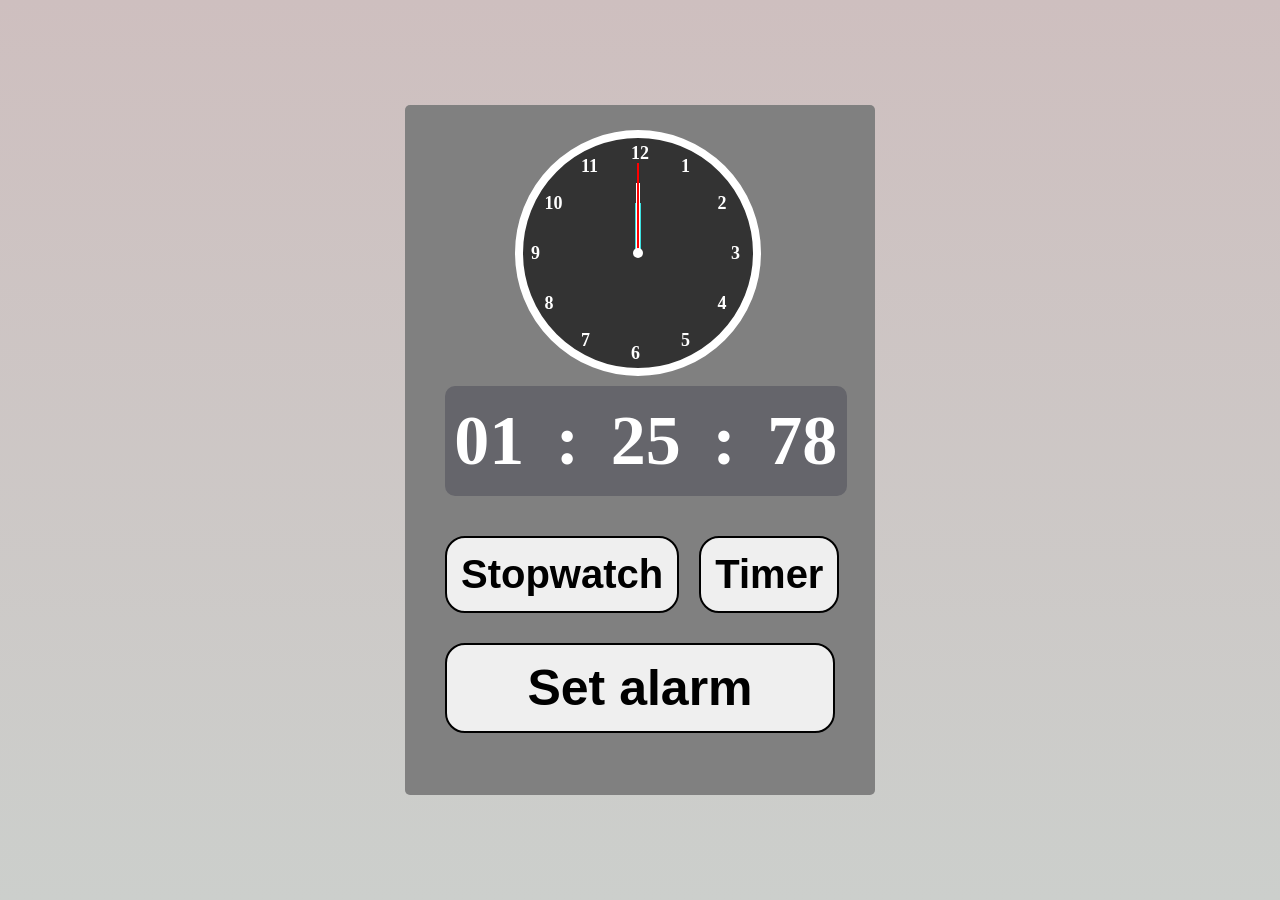
==== Clock.html @ 06505805 "css-styling" ====
<!DOCTYPE html>
<html lang="en">
<head>
    <meta charset="UTF-8">
    <meta name="viewport" content="width=device-width, initial-scale=1.0">
    <title>Document</title>
    <link rel="stylesheet" href="Clock.css">
        </head>
<body>
    <div class="Hero">
        <div class="main">
            <div class="Clock">
                <div class="hand hour" id="hour-hand"></div>
                <div class="hand minute" id="minute-hand"></div>
                <div class="hand second" id="second-hand"></div>
                <div class="center-dot"></div>
                <div class="numbers">
                <div class="number" style="--i:1">1</div>
                    <div class="number" style="--i:2">2</div>
                    <div class="number" style="--i:3">3</div>
                    <div class="number" style="--i:4">4</div>
                    <div class="number" style="--i:5">5</div>
                    <div class="number" style="--i:6">6</div>
                    <div class="number" style="--i:7">7</div>
                    <div class="number" style="--i:8">8</div>
                    <div class="number" style="--i:9">9</div>
                    <div class="number" style="--i:10">10</div>
                    <div class="number" style="--i:11">11</div>
                    <div class="number" style="--i:12">12</div>
                </div>

            </div>
            <div class="Time">
                <span>01</span>
                <span>:</span>
                <span>25</span>
                <span>:</span>
                <span>78</span>
            </div>
            <div class="StopTimer">
                <button class="buttonSt">Stopwatch</button>
                <button class="buttonSt">Timer</button>
            </div>
            <div class="Alarm">
                <button class="alarmButton">Set alarm</button>
            </div>
        </div>
    </div>    
</body>
</html>
---- Clock.css ----
* {
  margin: 0;
  padding: 0;
  
}
.Hero{
    width: 100vw;
    height: 100vh;
    background: linear-gradient(rgb(206, 191, 191),rgb(204, 207, 204));
    display: flex;
    align-items: center;
    justify-content: center;
}
.main{
    background-color: gray;
    width: 450px;
    height: 670px;
    padding: 10px;
    border-radius: 5px;
}
.Clock{
    height: 230px;
    width: 230px;
    position: relative;
    border: 8px solid white;
    border-radius: 50%;
    background: #333;
    margin-left: 100px;
    margin-top: 15px;
}
.numbers {
  position: absolute;
  margin-top: 24px;
  margin-left: 16px;
  width: 80%;
  height: 70%;
}

.number {
  position: absolute;
  top: 50%;
  left: 50%;
  transform: rotate(calc(30deg * var(--i)))
             translateY(-100px)
             rotate(calc(-30deg * var(--i)));
  color: white;
  font-size: 18px;
  font-weight: bold;
}   
.hand {
      position: absolute;
      background-color: white;
      top: 50%;
      left: 50%;
      transform-origin: bottom center;
      transform: translateX(-50%) translateY(-100%) rotate(0deg);
    }
.hour {
      width: 6px;
      height: 50px;
      background-color: #3ce1e1;
    }

.minute {
      width: 4px;
      height: 70px;
      background-color: #ffffff;
    }

.second {
      width: 2px;
      height: 90px;
      background-color: red;
    }

    .center-dot {
      width: 10px;
      height: 10px;
      background: white;
      border-radius: 50%;
      position: absolute;
      top: 50%;
      left: 50%;
      transform: translate(-50%, -50%);
      z-index: 10;
    }
.Time{
    background-color: rgb(101, 101, 107);
    border-radius: 10px;
    width: 87%;
    margin-left: 30px;
    height: 110px;
    display: flex;
    align-items: center;
    justify-content: center;
    margin-top: 10px;
    padding-left: 5px;
    padding-right: 5px;
}
.Time span{
  font-weight: bold;
  width: 80px;
  text-align: center;
  font-size: 70px;
  color: white;
}
.StopTimer{
    margin-left: 30px;
    margin-top: 40px;
    display: flex;
    gap: 20px;
}
.buttonSt{
    border: 2px black solid;
    padding: 14px;
    font-size: 40px;
    border-radius: 20px;
    font-weight: bold;
    cursor: pointer;
}
.Alarm{
    width: 100%;
    height: 100px;
    display: flex;
    justify-content: center;
    margin-top: 30px;
}
.alarmButton{
    border: 2px black solid;
    font-size: 50px;
    font-weight: bold;
    border-radius: 20px;
    height: 90px;
    width: 390px;
    cursor: pointer;
}
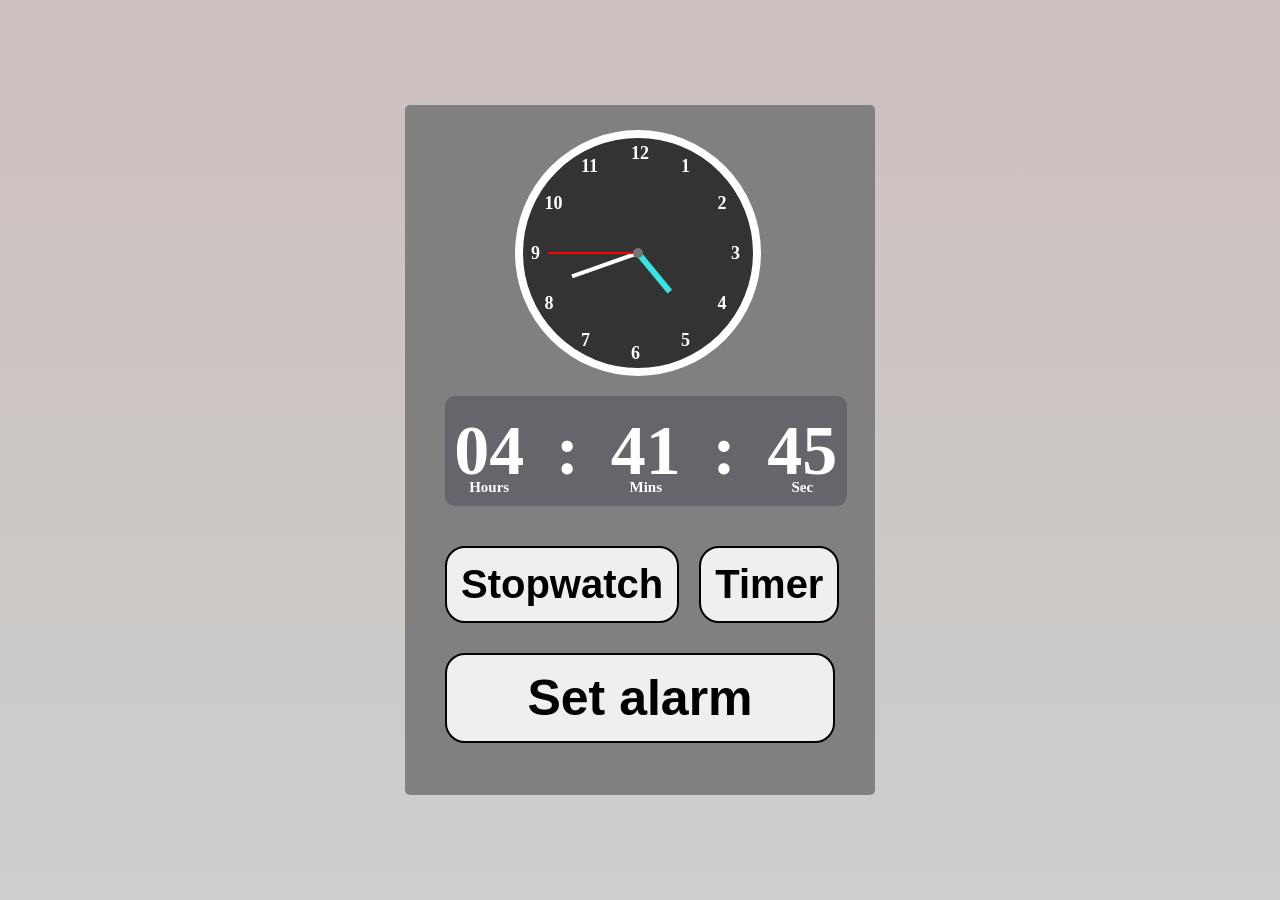
==== commit fa32e182: "analog&digital-clock" ====
--- a/Clock.html
+++ b/Clock.html
@@ -5,7 +5,7 @@
     <meta name="viewport" content="width=device-width, initial-scale=1.0">
     <title>Document</title>
     <link rel="stylesheet" href="Clock.css">
-        </head>
+</head>
 <body>
     <div class="Hero">
         <div class="main">
@@ -31,11 +31,11 @@
 
             </div>
             <div class="Time">
-                <span>01</span>
+                <span id="hrs">01</span>
                 <span>:</span>
-                <span>25</span>
+                <span id="min">25</span>
                 <span>:</span>
-                <span>78</span>
+                <span id="sec">78</span>
             </div>
             <div class="StopTimer">
                 <button class="buttonSt">Stopwatch</button>
@@ -46,5 +46,6 @@
             </div>
         </div>
     </div>    
+ <script src="Clock.js"></script>
 </body>
 </html>
--- a/Clock.css
+++ b/Clock.css
@@ -76,7 +76,7 @@
     .center-dot {
       width: 10px;
       height: 10px;
-      background: white;
+      background: rgb(117, 117, 117);
       border-radius: 50%;
       position: absolute;
       top: 50%;
@@ -93,16 +93,35 @@
     display: flex;
     align-items: center;
     justify-content: center;
-    margin-top: 10px;
+    margin-top: 20px;
     padding-left: 5px;
     padding-right: 5px;
 }
+
 .Time span{
   font-weight: bold;
   width: 80px;
   text-align: center;
   font-size: 70px;
   color: white;
+  position: relative;
+  
+}
+.Time span::after{
+    font-size: 15px;
+    position: absolute;
+    bottom: -5px;
+    left: 50%;
+    transform: translateX(-50%);
+}
+#hrs::after{
+    content: 'Hours';
+}
+#min::after{
+    content: 'Mins';
+}
+#sec::after{
+    content: 'Sec';
 }
 .StopTimer{
     margin-left: 30px;
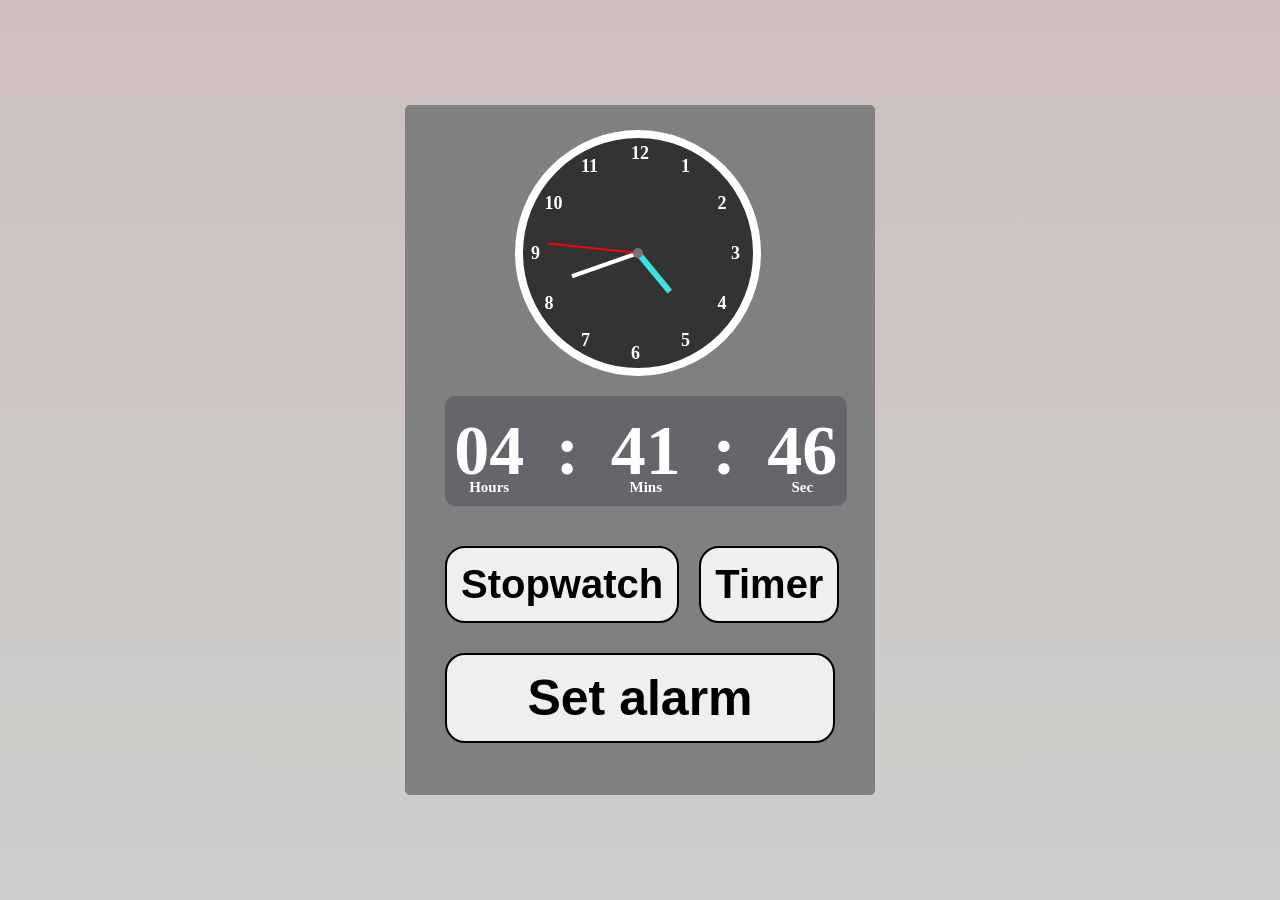
==== commit b4cc3fa6: "Timer-Done" ====
--- a/Clock.html
+++ b/Clock.html
@@ -38,13 +38,15 @@
                 <span id="sec">78</span>
             </div>
             <div class="StopTimer">
-                <button class="buttonSt">Stopwatch</button>
-                <button class="buttonSt">Timer</button>
+                <button class="buttonSt" id="stopwatchbtn">Stopwatch</button>
+                <button class="buttonSt" id="timerbtn">Timer</button>
             </div>
             <div class="Alarm">
                 <button class="alarmButton">Set alarm</button>
             </div>
+
         </div>
+        <div id="timerContainer" style="display: none;"></div>
     </div>    
  <script src="Clock.js"></script>
 </body>
--- a/Clock.css
+++ b/Clock.css
@@ -136,6 +136,18 @@
     border-radius: 20px;
     font-weight: bold;
     cursor: pointer;
+    transition: all 0.3s ease;
+}
+.buttonSt:hover,.alarmButton:hover {
+  background-color: black;
+  color: white;
+  transform: scale(1.05);
+}
+
+/* Active (when clicked) effect */
+.buttonSt:active,.alarmButton:active {
+  transform: scale(0.95);
+  background-color: #444;
 }
 .Alarm{
     width: 100%;
@@ -143,6 +155,7 @@
     display: flex;
     justify-content: center;
     margin-top: 30px;
+
 }
 .alarmButton{
     border: 2px black solid;
@@ -152,4 +165,72 @@
     height: 90px;
     width: 390px;
     cursor: pointer;
-}+    transition: all 0.3s ease;
+
+}
+/* Timer css */
+.blue{
+    width: 450px;
+    height: 670px;
+    padding: 10px;
+    border-radius: 5px;
+    background-color: rgb(143, 143, 146);
+    
+    }
+    .timerdiv{
+      background-color: rgb(84, 82, 82);
+      display: flex;
+      align-items: center;
+      justify-content: center;
+      height: 50px;
+      font-size: 37px;
+      
+      padding: 10px;
+      border-radius: 10px;
+    }
+    .inputbox{
+      padding: 15px;
+      font-size: 25px;
+      border: none;
+      border-radius: 20px;
+      background-color: rgb(205, 200, 200);
+      margin-left: 15px;
+    }
+    .timerBelow{
+      display: flex;
+      flex-direction: column;
+      justify-content: center;
+      align-items: center;
+      gap: 30px;
+      background-color: rgb(102, 103, 102);
+      padding: 15px;
+    }
+    .startcss{
+      padding: 18px;
+      font-weight: bold;
+      font-size: 30px;
+      border-radius: 5px;
+      border: none;
+      transition: background-color 0.3s ease, transform 0.1s ease;
+      cursor: pointer;
+    }
+    .startcss:hover {
+  background-color: #302f2f; 
+  color: white;
+}
+
+.startcss:active {
+  background-color: #0a0a0a; 
+  transform: scale(0.97);   
+}
+
+    .closeTimer{
+      border: none;
+      width: 25px;
+      height: 25px;
+      font-weight: bold;
+    }
+    .closeTimer:hover{
+      cursor: pointer;
+      background-color: rgb(148, 39, 39);
+    }
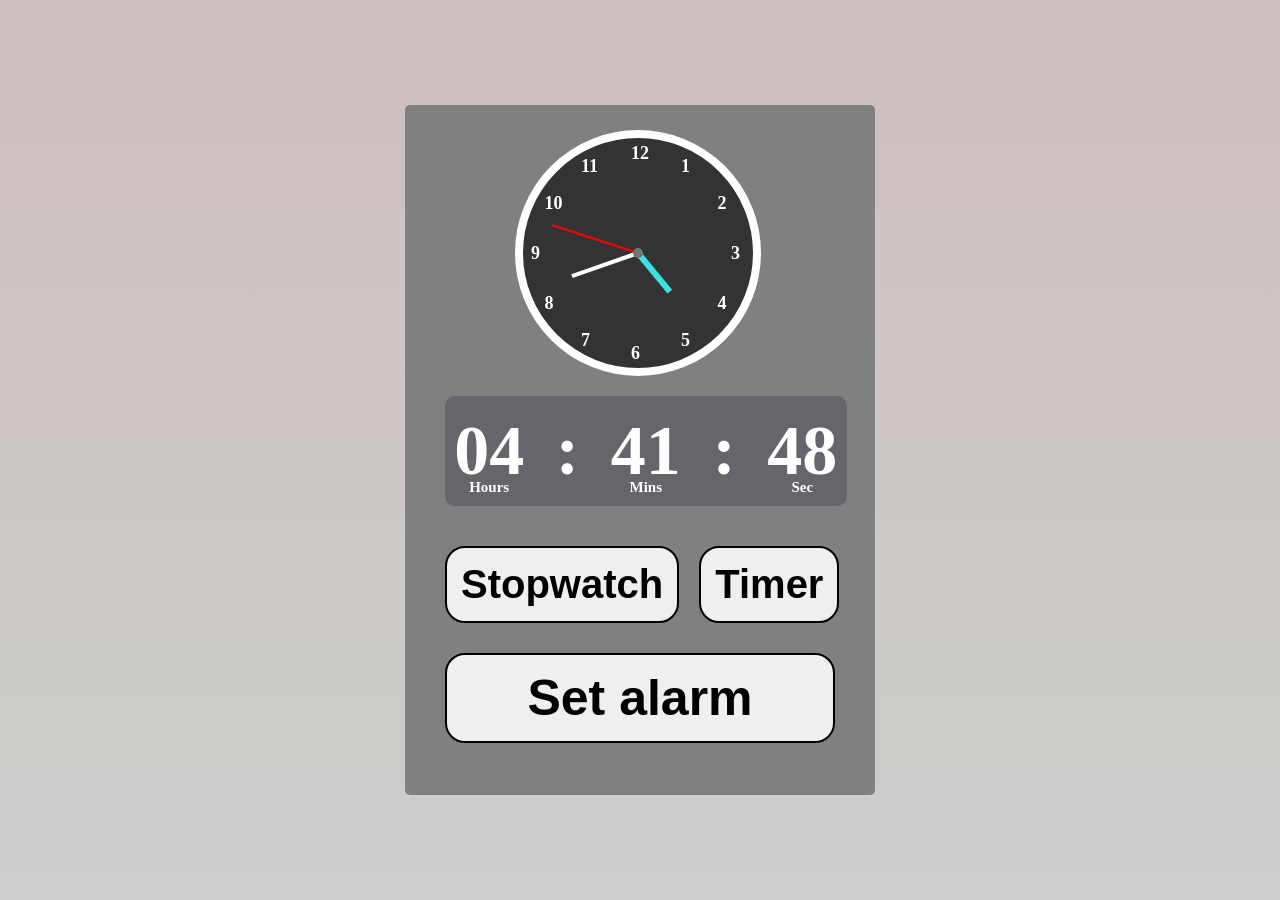
==== commit fd4eb1ea: "Stopwatch-Done(new-way-loaded)" ====
--- a/Clock.html
+++ b/Clock.html
@@ -47,6 +47,7 @@
 
         </div>
         <div id="timerContainer" style="display: none;"></div>
+        <div id="stopWatchContainer" style="display: none;"></div>
     </div>    
  <script src="Clock.js"></script>
 </body>
--- a/Clock.css
+++ b/Clock.css
@@ -149,6 +149,7 @@
   transform: scale(0.95);
   background-color: #444;
 }
+
 .Alarm{
     width: 100%;
     height: 100px;
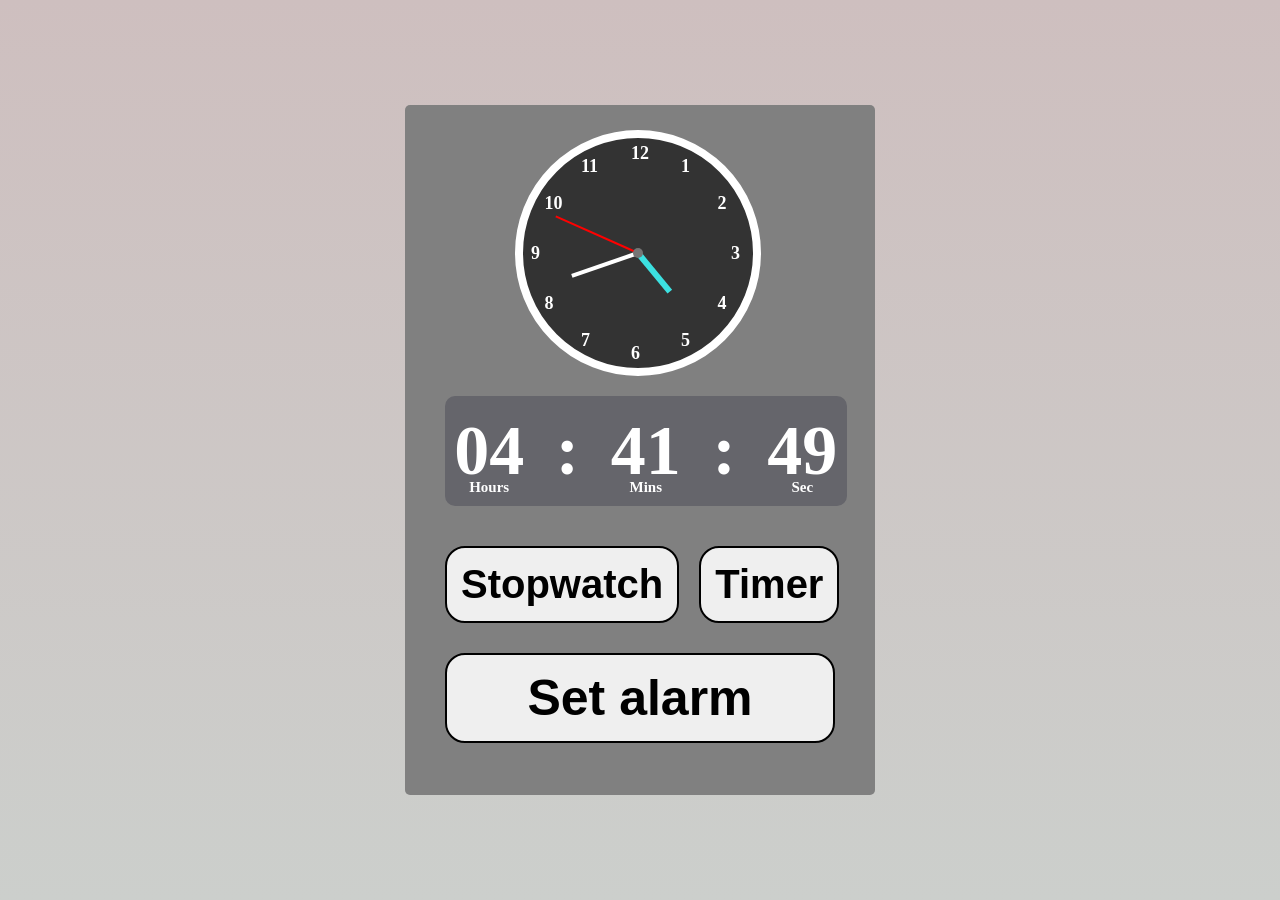
==== commit 00a91a06: "completed." ====
--- a/Clock.html
+++ b/Clock.html
@@ -5,6 +5,7 @@
     <meta name="viewport" content="width=device-width, initial-scale=1.0">
     <title>Document</title>
     <link rel="stylesheet" href="Clock.css">
+    <link rel="stylesheet" href="alarm.css">
 </head>
 <body>
     <div class="Hero">
@@ -42,13 +43,15 @@
                 <button class="buttonSt" id="timerbtn">Timer</button>
             </div>
             <div class="Alarm">
-                <button class="alarmButton">Set alarm</button>
+                <button class="alarmButton" id="setAlarmbtn">Set alarm</button>
             </div>
 
         </div>
         <div id="timerContainer" style="display: none;"></div>
         <div id="stopWatchContainer" style="display: none;"></div>
+        <div id="alarmContainer" style="display: none;"></div>
     </div>    
- <script src="Clock.js"></script>
+ <script type="module" src="Clock.js"></script>
+ <script type="module" src="alarm.js"></script>
 </body>
 </html>
--- a/alarm.css
+++ b/alarm.css
@@ -0,0 +1,102 @@
+.alarmdiv{
+    background-color: gray;
+    width: 450px;
+    height: 670px;
+    padding: 10px;
+    border-radius: 5px;
+}
+/* Container for the toggle */
+.switch {
+  position: relative;
+  display: inline-block;
+  width: 60px;
+  height: 34px;
+}
+
+/* Hide the default checkbox */
+.switch input {
+  opacity: 0;
+  width: 0;
+  height: 0;
+}
+
+/* Slider styling */
+.slider {
+  position: absolute;
+  cursor: pointer;
+  top: 0; left: 0;
+  right: 0; bottom: 0;
+  background-color: #ccc;
+  transition: 0.4s;
+  border-radius: 34px;
+}
+
+/* Circle inside the slider */
+.slider:before {
+  position: absolute;
+  content: "";
+  height: 26px;
+  width: 26px;
+  left: 4px;
+  bottom: 4px;
+  background-color: white;
+  transition: 0.4s;
+  border-radius: 50%;
+}
+
+/* When checkbox is checked */
+input:checked + .slider {
+  background-color: #4caf50;
+}
+
+input:checked + .slider:before {
+  transform: translateX(26px);
+}
+.alarm-times{
+    height: 100px;
+    display: flex;
+    align-items: center;
+    gap: 50%;
+    font-size: 40px;
+    border-bottom: 2px solid black; 
+    margin-left: 5px;
+    margin-right: 15px;
+    
+}
+.alarm-del{
+    font-size: 15px;
+    padding: 5px;
+    border-radius: 5px;
+    border: none;
+    cursor: pointer;
+    font-weight: bold;
+}
+.right-alrm{
+    display: flex;
+    gap: 20px;
+}
+.csinputAlrm{
+    font-size: 30px;
+    border-radius: 5px;
+    border: none;
+}
+.addAlarm{
+    font-size: 25px;
+    border-radius: 5px;
+    border: none;
+    margin-left: 56%;
+    cursor: pointer;
+    padding: 4px;
+}
+.closeAlarm{
+  cursor: pointer;
+  border: none;
+  padding: 5px 8px;
+  margin-bottom: 10px;
+}
+.closeAlarm:hover{
+  background-color: rgb(121, 32, 24);
+}
+.closeAlarm:active{
+  opacity: 0.7;
+}
